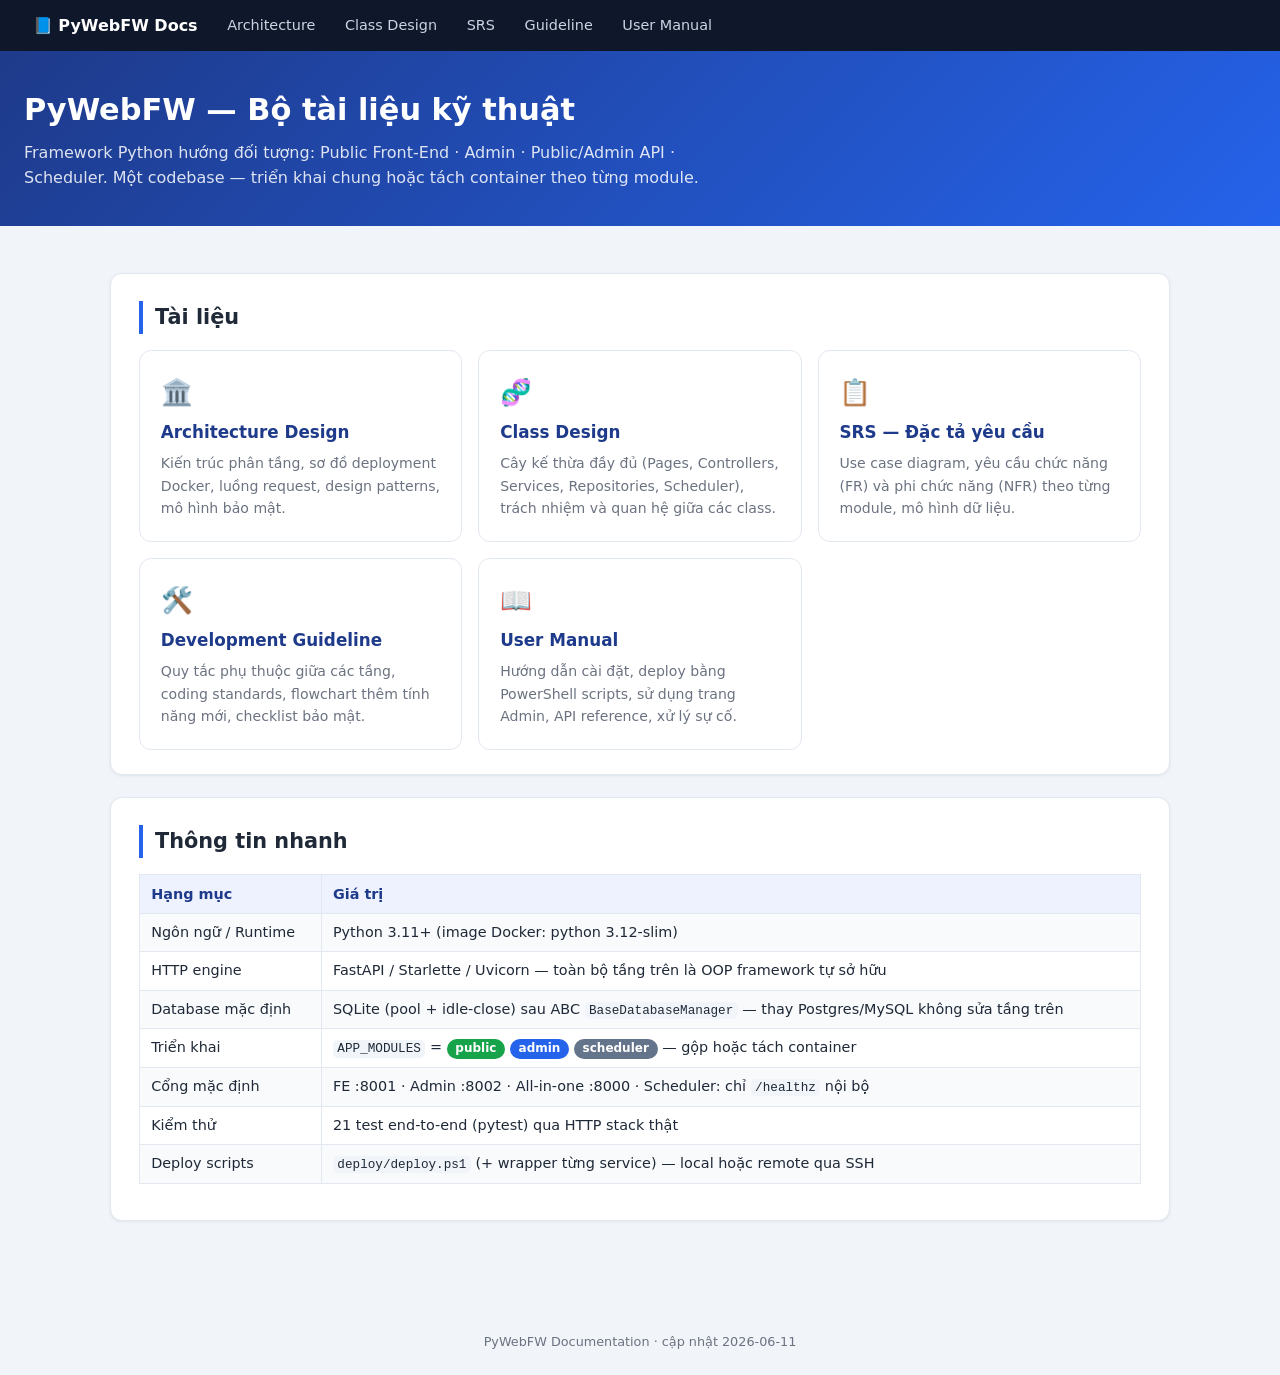
==== docs/index.html @ 1b6c4e25 "Initial release: PyWebFW - OOP-first Python web framework - Layered architecture: pages/components, " ====
<!DOCTYPE html>
<html lang="vi">
<head>
<meta charset="utf-8">
<meta name="viewport" content="width=device-width, initial-scale=1">
<title>PyWebFW — Bộ tài liệu</title>
<link rel="stylesheet" href="assets/style.css">
</head>
<body>
<nav class="topnav">
  <a class="brand" href="index.html">📘 PyWebFW Docs</a>
  <a href="architecture-design.html">Architecture</a>
  <a href="class-design.html">Class Design</a>
  <a href="srs.html">SRS</a>
  <a href="guideline.html">Guideline</a>
  <a href="user-manual.html">User Manual</a>
</nav>
<header class="doc-header">
  <h1>PyWebFW — Bộ tài liệu kỹ thuật</h1>
  <p>Framework Python hướng đối tượng: Public Front-End · Admin · Public/Admin API · Scheduler.
     Một codebase — triển khai chung hoặc tách container theo từng module.</p>
</header>
<main>
  <section class="card">
    <h2>Tài liệu</h2>
    <div class="doc-grid">
      <a class="doc-card" href="architecture-design.html">
        <div class="icon">🏛️</div>
        <h3>Architecture Design</h3>
        <p>Kiến trúc phân tầng, sơ đồ deployment Docker, luồng request, design patterns, mô hình bảo mật.</p>
      </a>
      <a class="doc-card" href="class-design.html">
        <div class="icon">🧬</div>
        <h3>Class Design</h3>
        <p>Cây kế thừa đầy đủ (Pages, Controllers, Services, Repositories, Scheduler), trách nhiệm và quan hệ giữa các class.</p>
      </a>
      <a class="doc-card" href="srs.html">
        <div class="icon">📋</div>
        <h3>SRS — Đặc tả yêu cầu</h3>
        <p>Use case diagram, yêu cầu chức năng (FR) và phi chức năng (NFR) theo từng module, mô hình dữ liệu.</p>
      </a>
      <a class="doc-card" href="guideline.html">
        <div class="icon">🛠️</div>
        <h3>Development Guideline</h3>
        <p>Quy tắc phụ thuộc giữa các tầng, coding standards, flowchart thêm tính năng mới, checklist bảo mật.</p>
      </a>
      <a class="doc-card" href="user-manual.html">
        <div class="icon">📖</div>
        <h3>User Manual</h3>
        <p>Hướng dẫn cài đặt, deploy bằng PowerShell scripts, sử dụng trang Admin, API reference, xử lý sự cố.</p>
      </a>
    </div>
  </section>

  <section class="card">
    <h2>Thông tin nhanh</h2>
    <table>
      <tr><th>Hạng mục</th><th>Giá trị</th></tr>
      <tr><td>Ngôn ngữ / Runtime</td><td>Python 3.11+ (image Docker: python 3.12-slim)</td></tr>
      <tr><td>HTTP engine</td><td>FastAPI / Starlette / Uvicorn — toàn bộ tầng trên là OOP framework tự sở hữu</td></tr>
      <tr><td>Database mặc định</td><td>SQLite (pool + idle-close) sau ABC <code>BaseDatabaseManager</code> — thay Postgres/MySQL không sửa tầng trên</td></tr>
      <tr><td>Triển khai</td><td><code>APP_MODULES</code> = <span class="badge green">public</span> <span class="badge">admin</span> <span class="badge gray">scheduler</span> — gộp hoặc tách container</td></tr>
      <tr><td>Cổng mặc định</td><td>FE :8001 · Admin :8002 · All-in-one :8000 · Scheduler: chỉ <code>/healthz</code> nội bộ</td></tr>
      <tr><td>Kiểm thử</td><td>21 test end-to-end (pytest) qua HTTP stack thật</td></tr>
      <tr><td>Deploy scripts</td><td><code>deploy/deploy.ps1</code> (+ wrapper từng service) — local hoặc remote qua SSH</td></tr>
    </table>
  </section>
</main>
<footer class="doc-footer">PyWebFW Documentation · cập nhật 2026-06-11</footer>
</body>
</html>
---- docs/assets/style.css ----
/* PyWebFW documentation theme */
:root {
  --ink: #1f2937;
  --muted: #6b7280;
  --accent: #2563eb;
  --accent-dark: #1e3a8a;
  --bg: #f1f5f9;
  --card: #ffffff;
  --line: #e2e8f0;
  --ok: #16a34a;
  --warn: #d97706;
  --bad: #dc2626;
}
* { box-sizing: border-box; }
body {
  font-family: "Segoe UI", system-ui, -apple-system, sans-serif;
  margin: 0; background: var(--bg); color: var(--ink); line-height: 1.6;
}
/* --- chrome ---------------------------------------------------------- */
nav.topnav {
  background: #0f172a; padding: 0 1.25rem; display: flex; flex-wrap: wrap;
  align-items: center; gap: .25rem; position: sticky; top: 0; z-index: 10;
}
nav.topnav a {
  color: #cbd5e1; text-decoration: none; padding: .8rem .8rem; font-size: .9rem;
}
nav.topnav a:hover, nav.topnav a.active { color: #fff; background: #1e293b; }
nav.topnav a.brand { color: #fff; font-weight: 700; font-size: 1rem; }
header.doc-header {
  background: linear-gradient(135deg, var(--accent-dark), var(--accent));
  color: #fff; padding: 2.2rem 1.5rem;
}
header.doc-header h1 { margin: 0 0 .3rem; font-size: 1.9rem; }
header.doc-header p { margin: 0; opacity: .85; max-width: 70ch; }
main { max-width: 1100px; margin: 0 auto; padding: 1.5rem 1.25rem 4rem; }
footer.doc-footer {
  text-align: center; color: var(--muted); font-size: .8rem; padding: 1.5rem;
}
/* --- content blocks --------------------------------------------------- */
section.card {
  background: var(--card); border: 1px solid var(--line); border-radius: 12px;
  padding: 1.5rem 1.75rem; margin: 1.4rem 0; box-shadow: 0 1px 3px rgba(15,23,42,.07);
}
h2 {
  font-size: 1.3rem; margin: .2rem 0 1rem; padding-left: .75rem;
  border-left: 4px solid var(--accent);
}
h3 { font-size: 1.05rem; margin: 1.4rem 0 .5rem; color: var(--accent-dark); }
code, pre {
  font-family: Consolas, "Cascadia Code", monospace; font-size: .88em;
  background: #f1f5f9; border-radius: 5px;
}
code { padding: .1em .35em; }
pre {
  padding: .9rem 1.1rem; overflow-x: auto; border: 1px solid var(--line);
  line-height: 1.45;
}
table { border-collapse: collapse; width: 100%; margin: .8rem 0; font-size: .9rem; }
th, td { border: 1px solid var(--line); padding: .45rem .7rem; text-align: left; vertical-align: top; }
th { background: #eef2ff; color: var(--accent-dark); }
tr:nth-child(even) td { background: #f8fafc; }
.badge {
  display: inline-block; padding: .05rem .55rem; border-radius: 99px;
  font-size: .75rem; font-weight: 600; color: #fff; background: var(--accent);
}
.badge.green { background: var(--ok); }
.badge.amber { background: var(--warn); }
.badge.red { background: var(--bad); }
.badge.gray { background: #64748b; }
ul.checklist { list-style: none; padding-left: .25rem; }
ul.checklist li { padding-left: 1.5rem; position: relative; margin: .3rem 0; }
ul.checklist li::before { content: "✔"; color: var(--ok); position: absolute; left: 0; }
.note {
  border-left: 4px solid var(--warn); background: #fffbeb;
  padding: .7rem 1rem; border-radius: 0 8px 8px 0; margin: 1rem 0; font-size: .92rem;
}
.toc { columns: 2; font-size: .92rem; }
.toc a { text-decoration: none; color: var(--accent-dark); }
/* --- index cards ------------------------------------------------------ */
.doc-grid { display: grid; grid-template-columns: repeat(auto-fit, minmax(280px, 1fr)); gap: 1rem; }
a.doc-card {
  display: block; background: var(--card); border: 1px solid var(--line);
  border-radius: 12px; padding: 1.3rem; text-decoration: none; color: var(--ink);
  transition: transform .12s, box-shadow .12s;
}
a.doc-card:hover { transform: translateY(-3px); box-shadow: 0 8px 20px rgba(15,23,42,.12); }
a.doc-card h3 { margin: .4rem 0 .4rem; color: var(--accent-dark); }
a.doc-card p { margin: 0; color: var(--muted); font-size: .88rem; }
a.doc-card .icon { font-size: 1.6rem; }
/* --- diagrams ---------------------------------------------------------- */
figure.diagram {
  margin: 1rem 0; padding: 1rem; background: #fff; border: 1px solid var(--line);
  border-radius: 10px; overflow-x: auto;
}
figure.diagram figcaption {
  font-size: .82rem; color: var(--muted); text-align: center; margin-top: .6rem;
}
figure.diagram svg { display: block; margin: 0 auto; max-width: 100%; height: auto; }
svg text { font-family: "Segoe UI", system-ui, sans-serif; font-size: 12px; fill: #111827; }
svg text.t-title { font-size: 13px; font-weight: 600; }
svg text.t-small { font-size: 10.5px; fill: #475569; }
svg text.t-white { fill: #fff; font-weight: 600; }
svg .edge { stroke: #64748b; stroke-width: 1.6; fill: none; }
svg .edge.dashed { stroke-dasharray: 5 4; }
svg .lane { fill: none; stroke: #cbd5e1; stroke-dasharray: 3 4; }
/* color coding for layers / stereotypes */
svg .c-http  { fill: #0f172a; }
svg .c-mw    { fill: #e2e8f0; stroke: #475569; stroke-width: 1.2; }
svg .c-web   { fill: #dcfce7; stroke: #16a34a; stroke-width: 1.2; }
svg .c-api   { fill: #fef9c3; stroke: #ca8a04; stroke-width: 1.2; }
svg .c-svc   { fill: #fae8ff; stroke: #a21caf; stroke-width: 1.2; }
svg .c-repo  { fill: #ffedd5; stroke: #ea580c; stroke-width: 1.2; }
svg .c-infra { fill: #dbeafe; stroke: #2563eb; stroke-width: 1.2; }
svg .c-sched { fill: #ccfbf1; stroke: #0d9488; stroke-width: 1.2; }
svg .c-abc   { fill: #eef2ff; stroke: #4f46e5; stroke-width: 1.4; stroke-dasharray: 5 3; }
svg .c-actor { fill: #fff; stroke: #334155; stroke-width: 1.4; }
svg .c-uc    { fill: #f0f9ff; stroke: #0284c7; stroke-width: 1.2; }
svg .c-dec   { fill: #fef3c7; stroke: #d97706; stroke-width: 1.2; }
svg .c-term  { fill: #dcfce7; stroke: #16a34a; stroke-width: 1.2; }
svg .c-stepb { fill: #dbeafe; stroke: #2563eb; stroke-width: 1.2; }
svg .c-db    { fill: #fee2e2; stroke: #dc2626; stroke-width: 1.2; }
@media print {
  nav.topnav { display: none; }
  section.card { box-shadow: none; break-inside: avoid; }
}
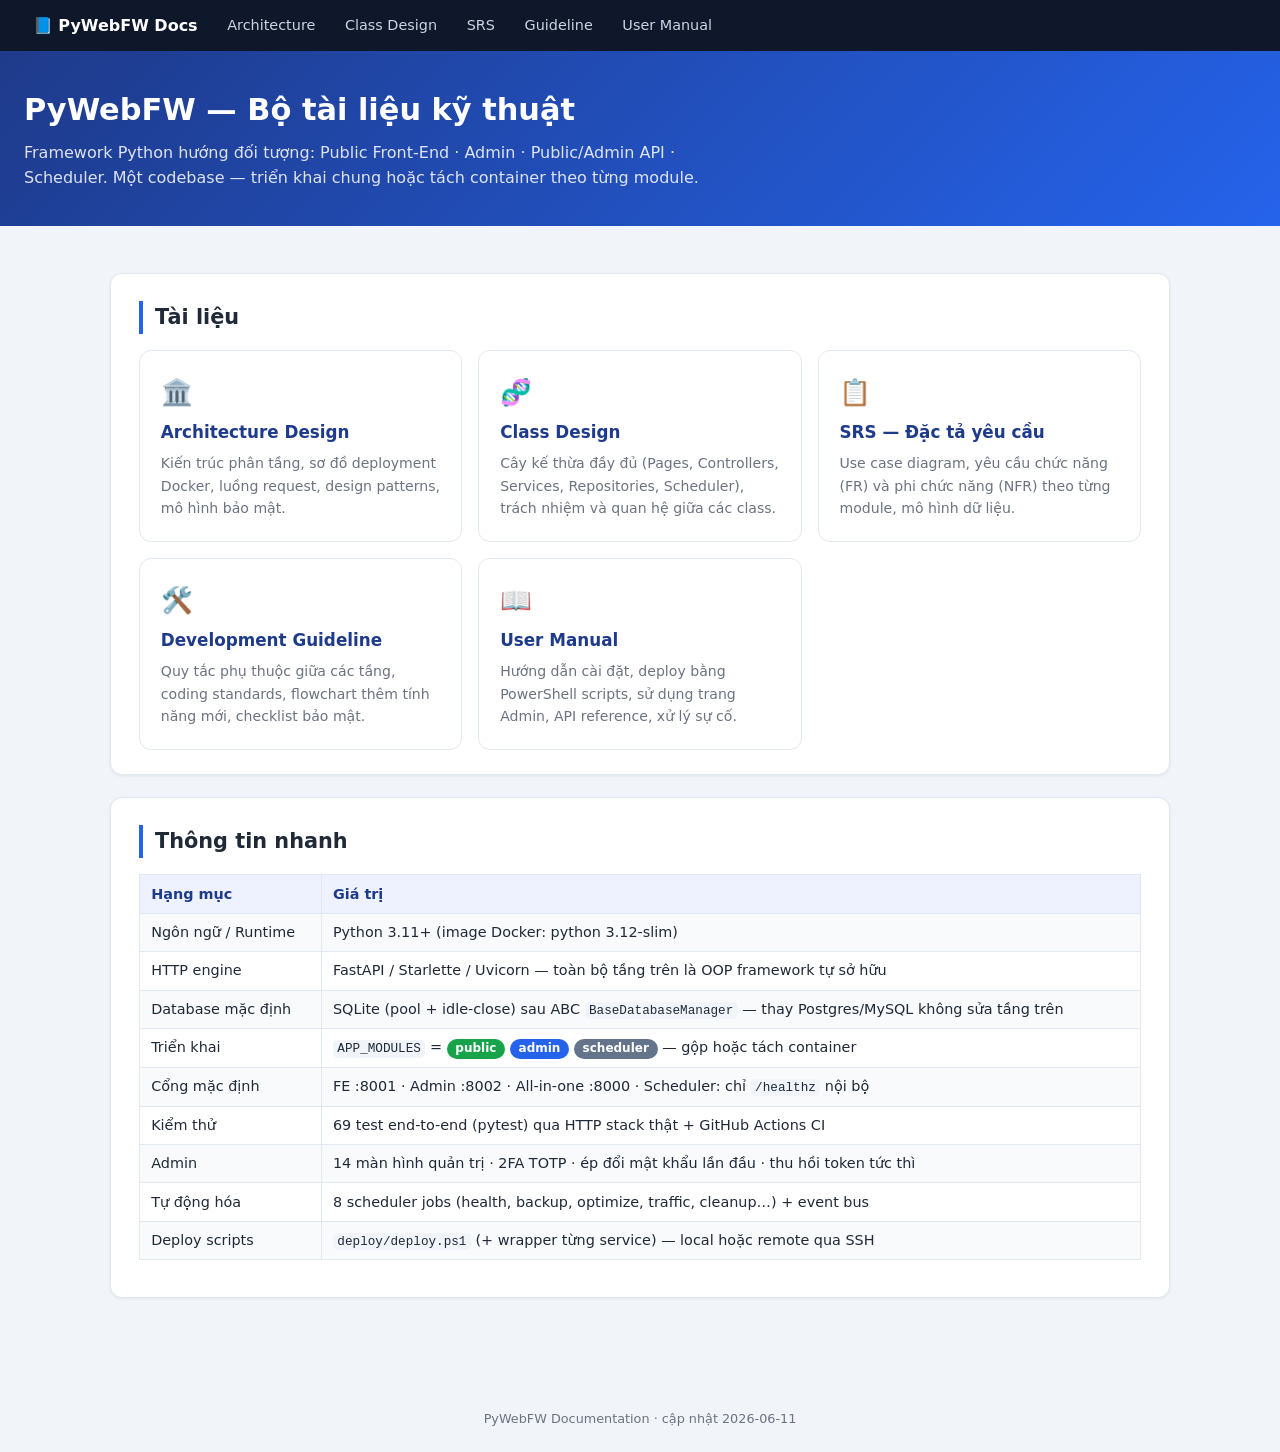
==== commit 16d3f3f7: "Group A polish: user/menu form editors, pagination, job alerts, docs sync - User & Menu management s" ====
--- a/docs/index.html
+++ b/docs/index.html
@@ -61,7 +61,9 @@
       <tr><td>Database mặc định</td><td>SQLite (pool + idle-close) sau ABC <code>BaseDatabaseManager</code> — thay Postgres/MySQL không sửa tầng trên</td></tr>
       <tr><td>Triển khai</td><td><code>APP_MODULES</code> = <span class="badge green">public</span> <span class="badge">admin</span> <span class="badge gray">scheduler</span> — gộp hoặc tách container</td></tr>
       <tr><td>Cổng mặc định</td><td>FE :8001 · Admin :8002 · All-in-one :8000 · Scheduler: chỉ <code>/healthz</code> nội bộ</td></tr>
-      <tr><td>Kiểm thử</td><td>21 test end-to-end (pytest) qua HTTP stack thật</td></tr>
+      <tr><td>Kiểm thử</td><td>69 test end-to-end (pytest) qua HTTP stack thật + GitHub Actions CI</td></tr>
+      <tr><td>Admin</td><td>14 màn hình quản trị · 2FA TOTP · ép đổi mật khẩu lần đầu · thu hồi token tức thì</td></tr>
+      <tr><td>Tự động hóa</td><td>8 scheduler jobs (health, backup, optimize, traffic, cleanup…) + event bus</td></tr>
       <tr><td>Deploy scripts</td><td><code>deploy/deploy.ps1</code> (+ wrapper từng service) — local hoặc remote qua SSH</td></tr>
     </table>
   </section>
